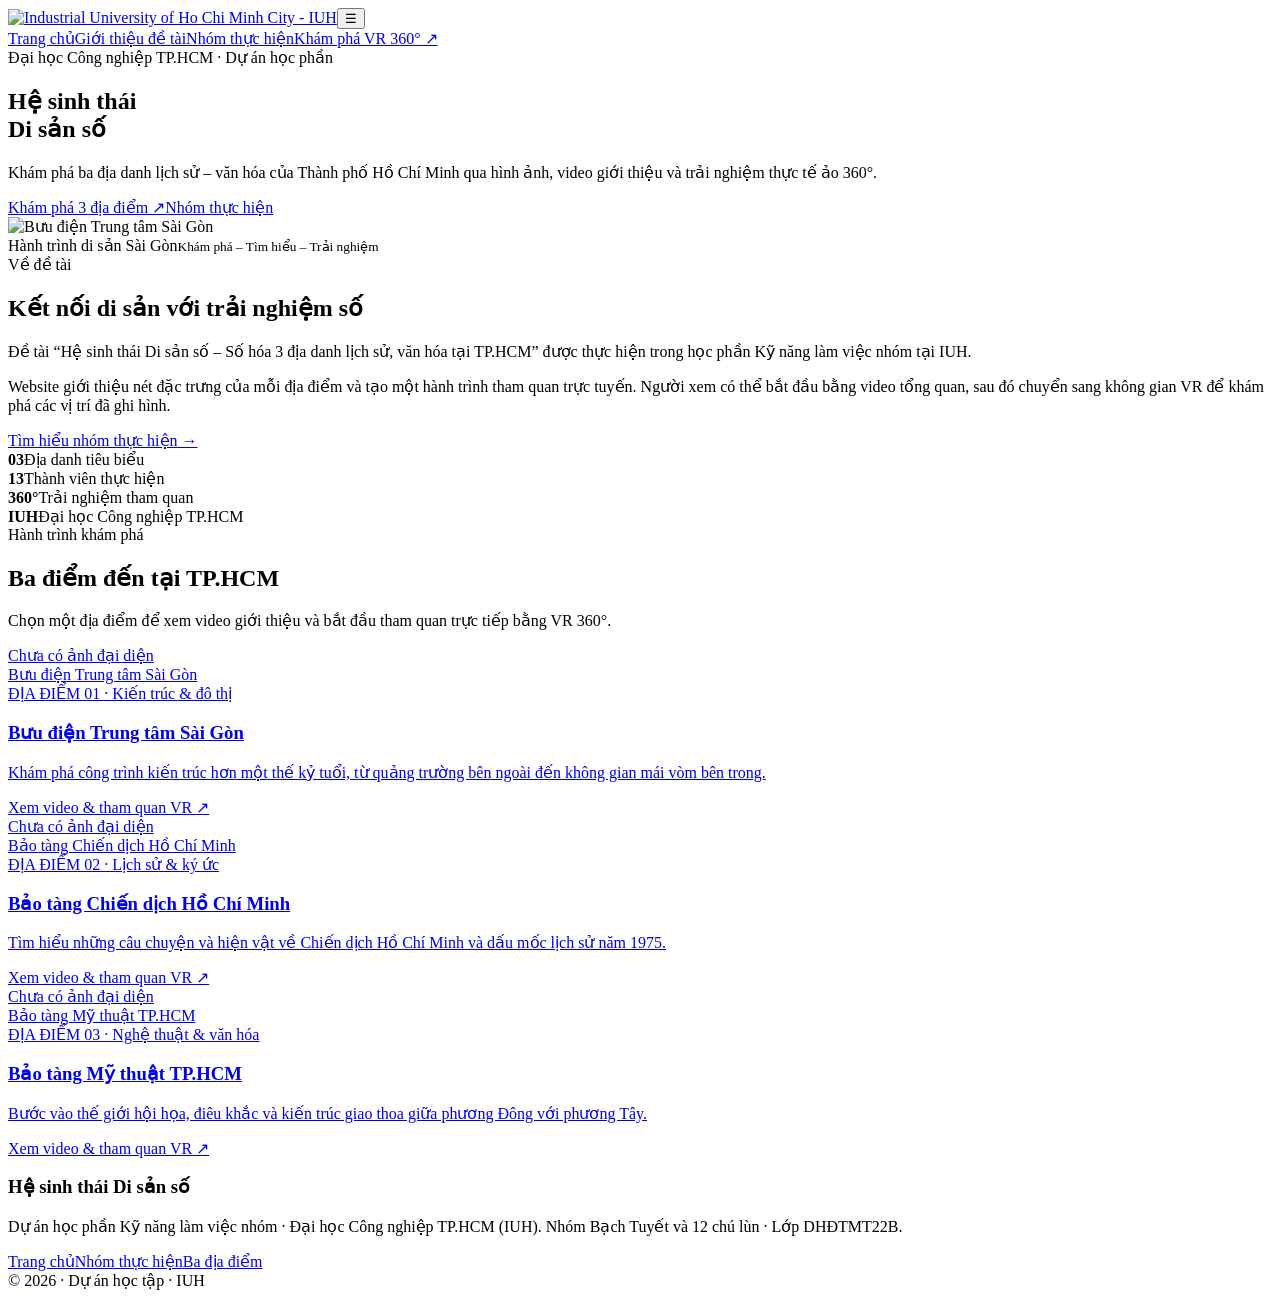
==== index.html @ 9e2bb30a "Add initial HTML structure for the project" ====
<!doctype html><html lang="vi"><head><meta charset="utf-8"><meta name="viewport" content="width=device-width,initial-scale=1"><meta name="description" content="Hệ sinh thái Di sản số – dự án VR 360° giới thiệu ba địa danh lịch sử và văn hóa của TP.HCM do nhóm sinh viên IUH thực hiện."><title>Trang chủ | Hệ sinh thái Di sản số</title><link rel="stylesheet" href="css/site.css"></head><body><header class="site-header"><div class="container nav-row"><a href="index.html" aria-label="Về trang chủ"><img class="school-logo" src="assets/logo/iuh.png" alt="Industrial University of Ho Chi Minh City - IUH"></a><button class="menu-btn" type="button" aria-label="Mở menu" aria-controls="menu" aria-expanded="false">☰</button><nav class="site-nav" id="menu"><a href="index.html" class="active">Trang chủ</a><a href="index.html#de-tai">Giới thiệu đề tài</a><a href="nhom.html" >Nhóm thực hiện</a><a class="nav-cta" href="index.html#dia-diem">Khám phá VR 360° ↗</a></nav></div></header><main><section class="hero"><div class="container hero-layout"><div class="hero-copy"><div class="eyebrow">Đại học Công nghiệp TP.HCM · Dự án học phần</div><h1>Hệ sinh thái<br><span>Di sản số</span></h1><p>Khám phá ba địa danh lịch sử – văn hóa của Thành phố Hồ Chí Minh qua hình ảnh, video giới thiệu và trải nghiệm thực tế ảo 360°.</p><div class="hero-actions"><a href="#dia-diem" class="button">Khám phá 3 địa điểm ↗</a><a href="nhom.html" class="button secondary">Nhóm thực hiện</a></div></div><div class="hero-art"><img src="assets/images/buu-dien/buu-dien.jpg" alt="Bưu điện Trung tâm Sài Gòn"><div class="hero-caption">Hành trình di sản Sài Gòn<small>Khám phá – Tìm hiểu – Trải nghiệm</small></div></div></div></section><section id="de-tai" class="section"><div class="container about-layout"><div><div class="eyebrow">Về đề tài</div><h2>Kết nối di sản với trải nghiệm số</h2><p>Đề tài “Hệ sinh thái Di sản số – Số hóa 3 địa danh lịch sử, văn hóa tại TP.HCM” được thực hiện trong học phần Kỹ năng làm việc nhóm tại IUH.</p><p>Website giới thiệu nét đặc trưng của mỗi địa điểm và tạo một hành trình tham quan trực tuyến. Người xem có thể bắt đầu bằng video tổng quan, sau đó chuyển sang không gian VR để khám phá các vị trí đã ghi hình.</p><a href="nhom.html" class="button secondary">Tìm hiểu nhóm thực hiện →</a></div><div class="about-stats"><div><strong>03</strong><span>Địa danh tiêu biểu</span></div><div><strong>13</strong><span>Thành viên thực hiện</span></div><div><strong>360°</strong><span>Trải nghiệm tham quan</span></div><div><strong>IUH</strong><span>Đại học Công nghiệp TP.HCM</span></div></div></div></section><section class="section soft" id="dia-diem"><div class="container"><div class="section-head"><div><div class="eyebrow">Hành trình khám phá</div><h2>Ba điểm đến tại TP.HCM</h2></div><p>Chọn một địa điểm để xem video giới thiệu và bắt đầu tham quan trực tiếp bằng VR 360°.</p></div><div class="cards"><a class="card" href="vr/vr-buu-dien.html" aria-label="Khám phá VR Bưu điện Trung tâm Sài Gòn"><div class="card-media"><span class="missing">Chưa có ảnh đại diện<br>Bưu điện Trung tâm Sài Gòn</span><img src="assets/images/buu-dien/buu-dien.jpg" alt="Hình ảnh Bưu điện Trung tâm Sài Gòn" loading="lazy" onerror="this.hidden=true"></div><div class="card-body"><span class="card-number">ĐỊA ĐIỂM 01 · Kiến trúc & đô thị</span><h3>Bưu điện Trung tâm Sài Gòn</h3><p>Khám phá công trình kiến trúc hơn một thế kỷ tuổi, từ quảng trường bên ngoài đến không gian mái vòm bên trong.</p><span class="card-link">Xem video & tham quan VR <span aria-hidden="true">↗</span></span></div></a><a class="card" href="vr/vr-chien-dich.html" aria-label="Khám phá VR Bảo tàng Chiến dịch Hồ Chí Minh"><div class="card-media"><span class="missing">Chưa có ảnh đại diện<br>Bảo tàng Chiến dịch Hồ Chí Minh</span><img src="assets/images/chien-dich/chien-dich.jpg" alt="Hình ảnh Bảo tàng Chiến dịch Hồ Chí Minh" loading="lazy" onerror="this.hidden=true"></div><div class="card-body"><span class="card-number">ĐỊA ĐIỂM 02 · Lịch sử & ký ức</span><h3>Bảo tàng Chiến dịch Hồ Chí Minh</h3><p>Tìm hiểu những câu chuyện và hiện vật về Chiến dịch Hồ Chí Minh và dấu mốc lịch sử năm 1975.</p><span class="card-link">Xem video & tham quan VR <span aria-hidden="true">↗</span></span></div></a><a class="card" href="vr/vr-my-thuat.html" aria-label="Khám phá VR Bảo tàng Mỹ thuật TP.HCM"><div class="card-media"><span class="missing">Chưa có ảnh đại diện<br>Bảo tàng Mỹ thuật TP.HCM</span><img src="assets/images/my-thuat/my-thuat.jpg" alt="Hình ảnh Bảo tàng Mỹ thuật TP.HCM" loading="lazy" onerror="this.hidden=true"></div><div class="card-body"><span class="card-number">ĐỊA ĐIỂM 03 · Nghệ thuật & văn hóa</span><h3>Bảo tàng Mỹ thuật TP.HCM</h3><p>Bước vào thế giới hội họa, điêu khắc và kiến trúc giao thoa giữa phương Đông với phương Tây.</p><span class="card-link">Xem video & tham quan VR <span aria-hidden="true">↗</span></span></div></a></div></div></section></main><footer class="footer"><div class="container"><div class="footer-row"><div><h3>Hệ sinh thái Di sản số</h3><p>Dự án học phần Kỹ năng làm việc nhóm · Đại học Công nghiệp TP.HCM (IUH). Nhóm Bạch Tuyết và 12 chú lùn · Lớp DHĐTMT22B.</p></div><div><a href="index.html">Trang chủ</a><a href="nhom.html">Nhóm thực hiện</a><a href="index.html#dia-diem">Ba địa điểm</a></div></div><div class="footer-bottom">© 2026 · Dự án học tập · IUH</div></div></footer><script>const toggle=document.querySelector('.menu-btn');toggle.addEventListener('click',()=>{const menu=document.querySelector('#menu');const opened=menu.classList.toggle('open');toggle.setAttribute('aria-expanded',opened);});</script></body></html>
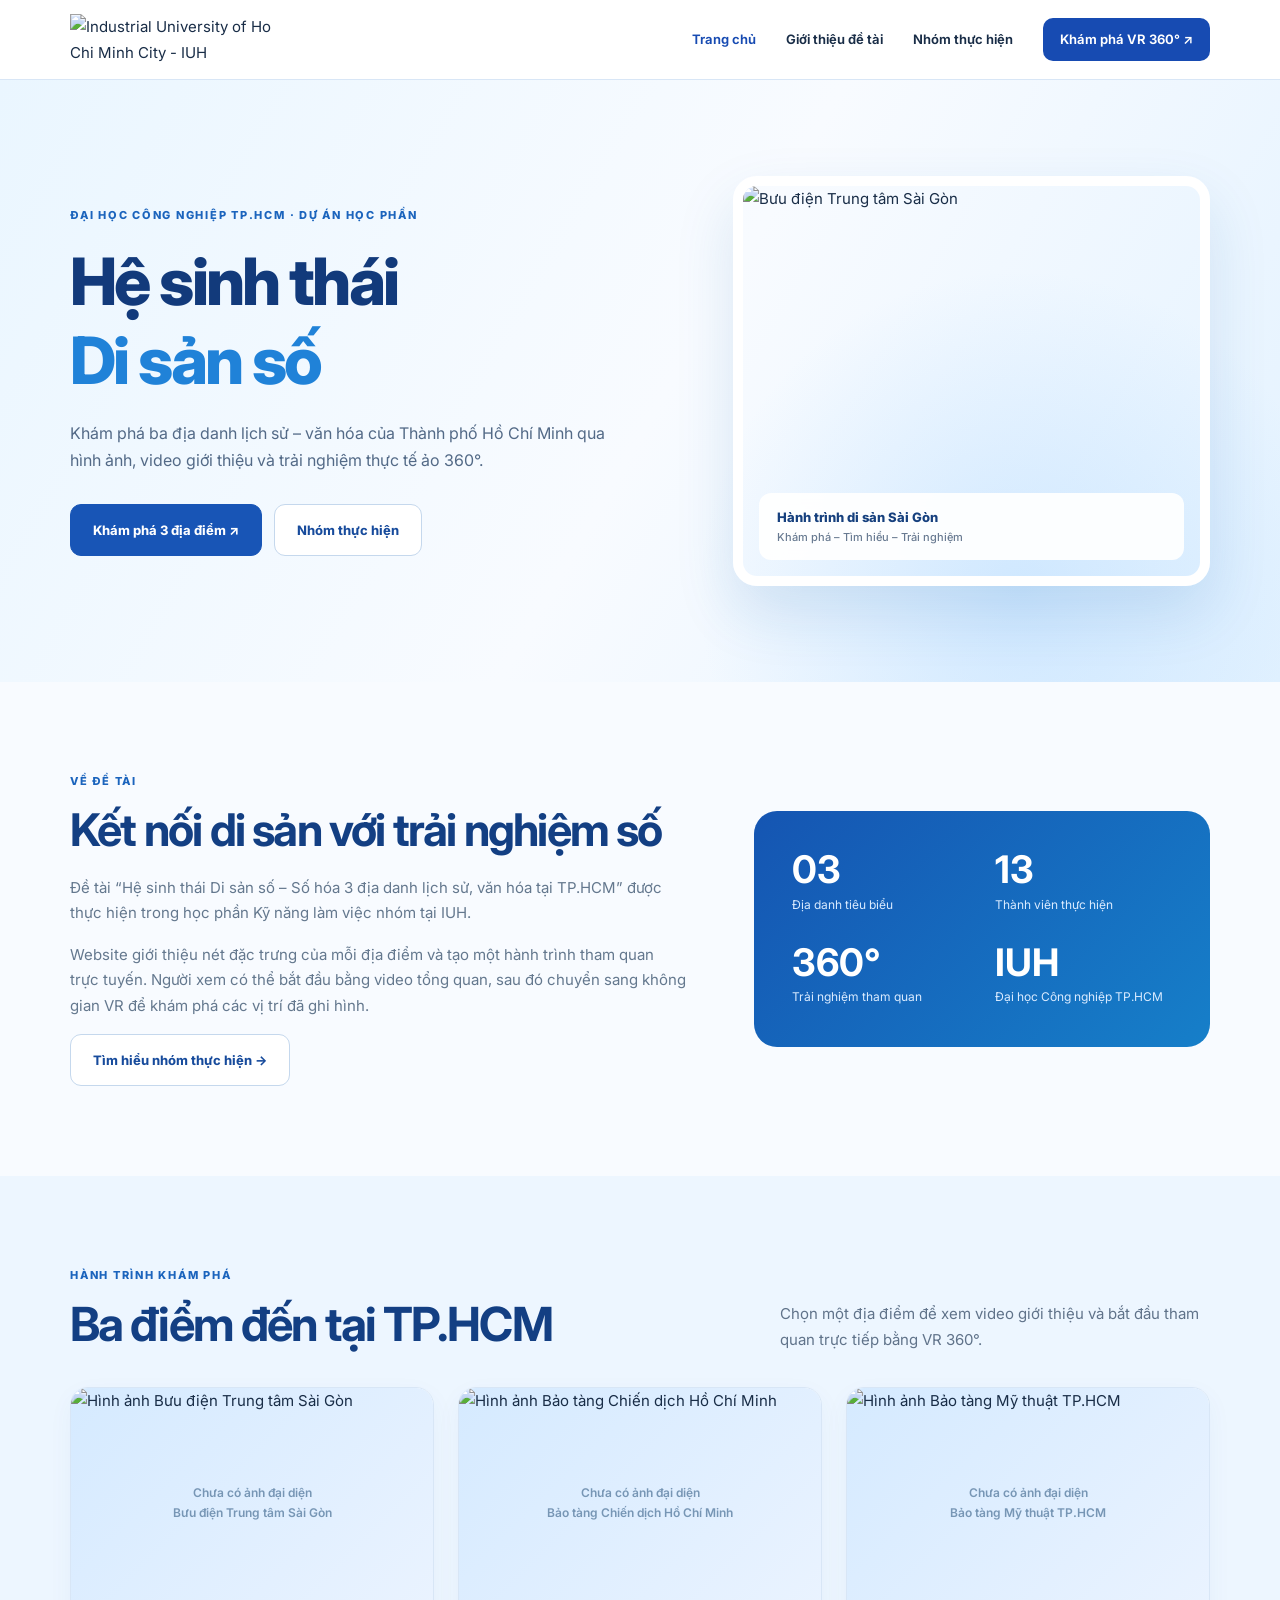
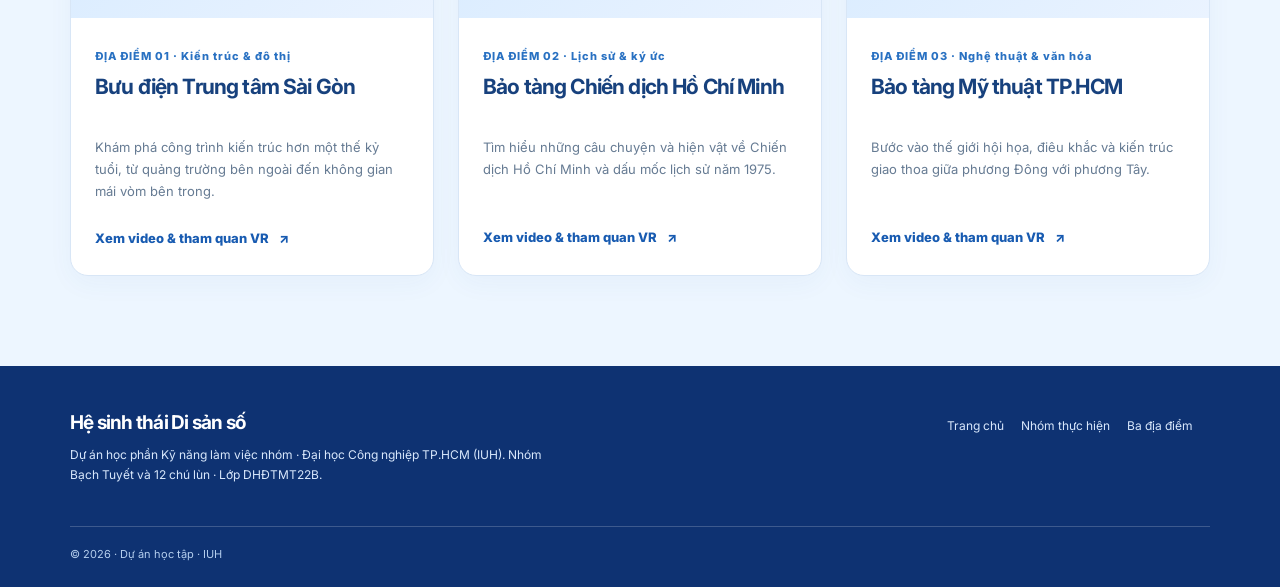
==== commit cd31a25f: "Add files via upload" ====
--- a/index.html
+++ b/index.html
@@ -1 +1 @@
-<!doctype html><html lang="vi"><head><meta charset="utf-8"><meta name="viewport" content="width=device-width,initial-scale=1"><meta name="description" content="Hệ sinh thái Di sản số – dự án VR 360° giới thiệu ba địa danh lịch sử và văn hóa của TP.HCM do nhóm sinh viên IUH thực hiện."><title>Trang chủ | Hệ sinh thái Di sản số</title><link rel="stylesheet" href="css/site.css"></head><body><header class="site-header"><div class="container nav-row"><a href="index.html" aria-label="Về trang chủ"><img class="school-logo" src="assets/logo/iuh.png" alt="Industrial University of Ho Chi Minh City - IUH"></a><button class="menu-btn" type="button" aria-label="Mở menu" aria-controls="menu" aria-expanded="false">☰</button><nav class="site-nav" id="menu"><a href="index.html" class="active">Trang chủ</a><a href="index.html#de-tai">Giới thiệu đề tài</a><a href="nhom.html" >Nhóm thực hiện</a><a class="nav-cta" href="index.html#dia-diem">Khám phá VR 360° ↗</a></nav></div></header><main><section class="hero"><div class="container hero-layout"><div class="hero-copy"><div class="eyebrow">Đại học Công nghiệp TP.HCM · Dự án học phần</div><h1>Hệ sinh thái<br><span>Di sản số</span></h1><p>Khám phá ba địa danh lịch sử – văn hóa của Thành phố Hồ Chí Minh qua hình ảnh, video giới thiệu và trải nghiệm thực tế ảo 360°.</p><div class="hero-actions"><a href="#dia-diem" class="button">Khám phá 3 địa điểm ↗</a><a href="nhom.html" class="button secondary">Nhóm thực hiện</a></div></div><div class="hero-art"><img src="assets/images/buu-dien/buu-dien.jpg" alt="Bưu điện Trung tâm Sài Gòn"><div class="hero-caption">Hành trình di sản Sài Gòn<small>Khám phá – Tìm hiểu – Trải nghiệm</small></div></div></div></section><section id="de-tai" class="section"><div class="container about-layout"><div><div class="eyebrow">Về đề tài</div><h2>Kết nối di sản với trải nghiệm số</h2><p>Đề tài “Hệ sinh thái Di sản số – Số hóa 3 địa danh lịch sử, văn hóa tại TP.HCM” được thực hiện trong học phần Kỹ năng làm việc nhóm tại IUH.</p><p>Website giới thiệu nét đặc trưng của mỗi địa điểm và tạo một hành trình tham quan trực tuyến. Người xem có thể bắt đầu bằng video tổng quan, sau đó chuyển sang không gian VR để khám phá các vị trí đã ghi hình.</p><a href="nhom.html" class="button secondary">Tìm hiểu nhóm thực hiện →</a></div><div class="about-stats"><div><strong>03</strong><span>Địa danh tiêu biểu</span></div><div><strong>13</strong><span>Thành viên thực hiện</span></div><div><strong>360°</strong><span>Trải nghiệm tham quan</span></div><div><strong>IUH</strong><span>Đại học Công nghiệp TP.HCM</span></div></div></div></section><section class="section soft" id="dia-diem"><div class="container"><div class="section-head"><div><div class="eyebrow">Hành trình khám phá</div><h2>Ba điểm đến tại TP.HCM</h2></div><p>Chọn một địa điểm để xem video giới thiệu và bắt đầu tham quan trực tiếp bằng VR 360°.</p></div><div class="cards"><a class="card" href="vr/vr-buu-dien.html" aria-label="Khám phá VR Bưu điện Trung tâm Sài Gòn"><div class="card-media"><span class="missing">Chưa có ảnh đại diện<br>Bưu điện Trung tâm Sài Gòn</span><img src="assets/images/buu-dien/buu-dien.jpg" alt="Hình ảnh Bưu điện Trung tâm Sài Gòn" loading="lazy" onerror="this.hidden=true"></div><div class="card-body"><span class="card-number">ĐỊA ĐIỂM 01 · Kiến trúc & đô thị</span><h3>Bưu điện Trung tâm Sài Gòn</h3><p>Khám phá công trình kiến trúc hơn một thế kỷ tuổi, từ quảng trường bên ngoài đến không gian mái vòm bên trong.</p><span class="card-link">Xem video & tham quan VR <span aria-hidden="true">↗</span></span></div></a><a class="card" href="vr/vr-chien-dich.html" aria-label="Khám phá VR Bảo tàng Chiến dịch Hồ Chí Minh"><div class="card-media"><span class="missing">Chưa có ảnh đại diện<br>Bảo tàng Chiến dịch Hồ Chí Minh</span><img src="assets/images/chien-dich/chien-dich.jpg" alt="Hình ảnh Bảo tàng Chiến dịch Hồ Chí Minh" loading="lazy" onerror="this.hidden=true"></div><div class="card-body"><span class="card-number">ĐỊA ĐIỂM 02 · Lịch sử & ký ức</span><h3>Bảo tàng Chiến dịch Hồ Chí Minh</h3><p>Tìm hiểu những câu chuyện và hiện vật về Chiến dịch Hồ Chí Minh và dấu mốc lịch sử năm 1975.</p><span class="card-link">Xem video & tham quan VR <span aria-hidden="true">↗</span></span></div></a><a class="card" href="vr/vr-my-thuat.html" aria-label="Khám phá VR Bảo tàng Mỹ thuật TP.HCM"><div class="card-media"><span class="missing">Chưa có ảnh đại diện<br>Bảo tàng Mỹ thuật TP.HCM</span><img src="assets/images/my-thuat/my-thuat.jpg" alt="Hình ảnh Bảo tàng Mỹ thuật TP.HCM" loading="lazy" onerror="this.hidden=true"></div><div class="card-body"><span class="card-number">ĐỊA ĐIỂM 03 · Nghệ thuật & văn hóa</span><h3>Bảo tàng Mỹ thuật TP.HCM</h3><p>Bước vào thế giới hội họa, điêu khắc và kiến trúc giao thoa giữa phương Đông với phương Tây.</p><span class="card-link">Xem video & tham quan VR <span aria-hidden="true">↗</span></span></div></a></div></div></section></main><footer class="footer"><div class="container"><div class="footer-row"><div><h3>Hệ sinh thái Di sản số</h3><p>Dự án học phần Kỹ năng làm việc nhóm · Đại học Công nghiệp TP.HCM (IUH). Nhóm Bạch Tuyết và 12 chú lùn · Lớp DHĐTMT22B.</p></div><div><a href="index.html">Trang chủ</a><a href="nhom.html">Nhóm thực hiện</a><a href="index.html#dia-diem">Ba địa điểm</a></div></div><div class="footer-bottom">© 2026 · Dự án học tập · IUH</div></div></footer><script>const toggle=document.querySelector('.menu-btn');toggle.addEventListener('click',()=>{const menu=document.querySelector('#menu');const opened=menu.classList.toggle('open');toggle.setAttribute('aria-expanded',opened);});</script></body></html>
+<!doctype html><html lang="vi"><head><meta charset="utf-8"><meta name="viewport" content="width=device-width,initial-scale=1"><meta name="description" content="Hệ sinh thái Di sản số – dự án VR 360° giới thiệu ba địa danh lịch sử và văn hóa của TP.HCM do nhóm sinh viên IUH thực hiện."><title>Trang chủ | Hệ sinh thái Di sản số</title><link rel="stylesheet" href="css/site.css"></head><body><header class="site-header"><div class="container nav-row"><a href="index.html" aria-label="Về trang chủ"><img class="school-logo" src="assets/logo/iuh.png" alt="Industrial University of Ho Chi Minh City - IUH"></a><button class="menu-btn" type="button" aria-label="Mở menu" aria-controls="menu" aria-expanded="false">☰</button><nav class="site-nav" id="menu"><a href="index.html" class="active">Trang chủ</a><a href="index.html#de-tai">Giới thiệu đề tài</a><a href="nhom.html" >Nhóm thực hiện</a><a class="nav-cta" href="index.html#dia-diem">Khám phá VR 360° ↗</a></nav></div></header><main><section class="hero"><div class="container hero-layout"><div class="hero-copy"><div class="eyebrow">Đại học Công nghiệp TP.HCM · Dự án học phần</div><h1>Hệ sinh thái<br><span>Di sản số</span></h1><p>Khám phá ba địa danh lịch sử – văn hóa của Thành phố Hồ Chí Minh qua hình ảnh, video giới thiệu và trải nghiệm thực tế ảo 360°.</p><div class="hero-actions"><a href="#dia-diem" class="button">Khám phá 3 địa điểm ↗</a><a href="nhom.html" class="button secondary">Nhóm thực hiện</a></div></div><div class="hero-art"><img src="assets/images/buu-dien/buu-dien.jpg" alt="Bưu điện Trung tâm Sài Gòn"><div class="hero-caption">Hành trình di sản Sài Gòn<small>Khám phá – Tìm hiểu – Trải nghiệm</small></div></div></div></section><section id="de-tai" class="section"><div class="container about-layout"><div><div class="eyebrow">Về đề tài</div><h2>Kết nối di sản với trải nghiệm số</h2><p>Đề tài “Hệ sinh thái Di sản số – Số hóa 3 địa danh lịch sử, văn hóa tại TP.HCM” được thực hiện trong học phần Kỹ năng làm việc nhóm tại IUH.</p><p>Website giới thiệu nét đặc trưng của mỗi địa điểm và tạo một hành trình tham quan trực tuyến. Người xem có thể bắt đầu bằng video tổng quan, sau đó chuyển sang không gian VR để khám phá các vị trí đã ghi hình.</p><a href="nhom.html" class="button secondary">Tìm hiểu nhóm thực hiện →</a></div><div class="about-stats"><div><strong>03</strong><span>Địa danh tiêu biểu</span></div><div><strong>13</strong><span>Thành viên thực hiện</span></div><div><strong>360°</strong><span>Trải nghiệm tham quan</span></div><div><strong>IUH</strong><span>Đại học Công nghiệp TP.HCM</span></div></div></div></section><section class="section soft" id="dia-diem"><div class="container"><div class="section-head"><div><div class="eyebrow">Hành trình khám phá</div><h2>Ba điểm đến tại TP.HCM</h2></div><p>Chọn một địa điểm để xem video giới thiệu và bắt đầu tham quan trực tiếp bằng VR 360°.</p></div><div class="cards"><a class="card" href="vr/vr-buu-dien.html" aria-label="Khám phá VR Bưu điện Trung tâm Sài Gòn"><div class="card-media"><span class="missing">Chưa có ảnh đại diện<br>Bưu điện Trung tâm Sài Gòn</span><img src="assets/images/buu-dien/buu-dien.jpg" alt="Hình ảnh Bưu điện Trung tâm Sài Gòn" loading="lazy" onerror="this.hidden=true"></div><div class="card-body"><span class="card-number">ĐỊA ĐIỂM 01 · Kiến trúc & đô thị</span><h3>Bưu điện Trung tâm Sài Gòn</h3><p>Khám phá công trình kiến trúc hơn một thế kỷ tuổi, từ quảng trường bên ngoài đến không gian mái vòm bên trong.</p><span class="card-link">Xem video & tham quan VR <span aria-hidden="true">↗</span></span></div></a><a class="card" href="vr/vr-chien-dich.html" aria-label="Khám phá VR Bảo tàng Chiến dịch Hồ Chí Minh"><div class="card-media"><span class="missing">Chưa có ảnh đại diện<br>Bảo tàng Chiến dịch Hồ Chí Minh</span><img src="assets/images/chien-dich/chien-dich.jpg" alt="Hình ảnh Bảo tàng Chiến dịch Hồ Chí Minh" loading="lazy" onerror="this.hidden=true"></div><div class="card-body"><span class="card-number">ĐỊA ĐIỂM 02 · Lịch sử & ký ức</span><h3>Bảo tàng Chiến dịch Hồ Chí Minh</h3><p>Tìm hiểu những câu chuyện và hiện vật về Chiến dịch Hồ Chí Minh và dấu mốc lịch sử năm 1975.</p><span class="card-link">Xem video & tham quan VR <span aria-hidden="true">↗</span></span></div></a><a class="card" href="vr/vr-my-thuat.html" aria-label="Khám phá VR Bảo tàng Mỹ thuật TP.HCM"><div class="card-media"><span class="missing">Chưa có ảnh đại diện<br>Bảo tàng Mỹ thuật TP.HCM</span><img src="assets/images/my-thuat/my-thuat.jpg" alt="Hình ảnh Bảo tàng Mỹ thuật TP.HCM" loading="lazy" onerror="this.hidden=true"></div><div class="card-body"><span class="card-number">ĐỊA ĐIỂM 03 · Nghệ thuật & văn hóa</span><h3>Bảo tàng Mỹ thuật TP.HCM</h3><p>Bước vào thế giới hội họa, điêu khắc và kiến trúc giao thoa giữa phương Đông với phương Tây.</p><span class="card-link">Xem video & tham quan VR <span aria-hidden="true">↗</span></span></div></a></div></div></section></main><footer class="footer"><div class="container"><div class="footer-row"><div><h3>Hệ sinh thái Di sản số</h3><p>Dự án học phần Kỹ năng làm việc nhóm · Đại học Công nghiệp TP.HCM (IUH). Nhóm Bạch Tuyết và 12 chú lùn · Lớp DHĐTMT22B.</p></div><div><a href="index.html">Trang chủ</a><a href="nhom.html">Nhóm thực hiện</a><a href="index.html#dia-diem">Ba địa điểm</a></div></div><div class="footer-bottom">© 2026 · Dự án học tập · IUH</div></div></footer><script>const toggle=document.querySelector('.menu-btn');toggle.addEventListener('click',()=>{const menu=document.querySelector('#menu');const opened=menu.classList.toggle('open');toggle.setAttribute('aria-expanded',opened);});</script></body></html>
--- a/css/site.css
+++ b/css/site.css
@@ -0,0 +1,2 @@
+@import url('https://fonts.googleapis.com/css2?family=Inter:wght@400;500;600;700;800&display=swap');
+:root{--blue:#174bb2;--blue2:#2575d6;--navy:#102f68;--ice:#edf6ff;--line:#d8e6f6;--muted:#5f7289;--text:#192d47;--white:#fff}*{box-sizing:border-box}html{scroll-behavior:smooth}body{margin:0;background:#f8fbff;color:var(--text);font:15px/1.7 Inter,Arial,sans-serif}a{text-decoration:none;color:inherit}button{font:inherit;cursor:pointer}img{display:block;max-width:100%}h1,h2,h3{line-height:1.2;letter-spacing:-.04em;margin:0}p{margin:0 0 16px}.container{width:min(1140px,calc(100% - 40px));margin:auto}.site-header{background:#ffffffed;backdrop-filter:blur(18px);position:sticky;top:0;z-index:30;border-bottom:1px solid var(--line)}.nav-row{height:79px;display:flex;align-items:center;justify-content:space-between;gap:26px}.school-logo{width:220px;height:auto;max-height:58px;object-fit:contain;object-position:left center}.site-nav{display:flex;align-items:center;gap:30px;font-size:13px;font-weight:650}.site-nav a:hover,.site-nav a.active{color:var(--blue)}.site-nav .nav-cta{border-radius:10px;background:var(--blue);color:white;padding:10px 17px}.site-nav .nav-cta:hover{color:#fff;background:#0a387f}.menu-btn{display:none;border:1px solid var(--line);background:white;color:var(--blue);border-radius:10px;padding:6px 12px;font-size:22px}.eyebrow{color:#1b64bd;text-transform:uppercase;letter-spacing:.16em;font-size:11px;font-weight:800}.hero{position:relative;overflow:hidden;background:linear-gradient(120deg,#eaf6ff 0%,#f8fbff 52%,#e3f2ff 100%)}.hero::before{content:'';position:absolute;inset:auto -7% -260px auto;width:700px;height:700px;background:radial-gradient(circle,#81c1ff44 0%,transparent 65%)}.hero-layout{display:grid;grid-template-columns:1.12fr .88fr;align-items:center;gap:55px;padding:96px 0}.hero-copy{position:relative}.hero h1{font-size:clamp(42px,5.1vw,70px);color:#123a7b;font-weight:800;margin:19px 0 20px}.hero h1 span{color:#2082d8}.hero p{font-size:16px;color:#536a87;max-width:560px}.button{display:inline-flex;align-items:center;justify-content:center;gap:11px;padding:14px 22px;background:#1855b6;color:white;border:1px solid #1855b6;border-radius:11px;font-size:13px;font-weight:750;transition:.2s}.button:hover{background:#0d3c8c;transform:translateY(-2px)}.button.secondary{background:white;color:#174b9c;border-color:#c5d8ed}.button.secondary:hover{background:#f0f7ff}.hero-actions{display:flex;gap:12px;flex-wrap:wrap;margin-top:30px}.hero-art{position:relative;height:410px;min-width:0;border:10px solid white;border-radius:24px;overflow:hidden;box-shadow:0 26px 60px #195fa422}.hero-art img{width:100%;height:100%;object-fit:cover}.hero-art .hero-caption{position:absolute;bottom:16px;left:16px;right:16px;background:#ffffffea;backdrop-filter:blur(12px);border-radius:12px;padding:13px 18px;color:#16407e;font-weight:800;font-size:13px}.hero-caption small{display:block;font-weight:500;color:#687a91;font-size:11px}.section{padding:90px 0}.section.soft{background:#edf6ff}.section-head{display:flex;align-items:end;justify-content:space-between;gap:35px;margin-bottom:35px}.section-head h2{font-size:clamp(30px,3.8vw,47px);margin-top:11px;color:#133f83}.section-head p{max-width:430px;color:#60738a;margin:0}.cards{display:grid;grid-template-columns:repeat(3,minmax(0,1fr));gap:24px}.card{background:#fff;border:1px solid var(--line);border-radius:18px;overflow:hidden;box-shadow:0 8px 26px #235da70b;transition:transform .2s,box-shadow .2s}.card:hover{transform:translateY(-6px);box-shadow:0 22px 44px #235da720}.card-media{height:230px;position:relative;background:linear-gradient(135deg,#d5eaff,#eaf3ff);overflow:hidden}.card-media img{width:100%;height:100%;object-fit:cover;position:relative;z-index:2}.card-media .missing{position:absolute;inset:0;display:grid;place-items:center;color:#7796b5;font-size:12px;font-weight:600;text-align:center;padding:25px}.card-body{padding:24px}.card-number{display:inline-block;color:#2971c2;font-size:11px;font-weight:800;letter-spacing:.09em;margin-bottom:8px}.card h3{font-size:21px;margin:0 0 10px;color:#17417d;min-height:52px}.card p{font-size:13px;color:#667b93;min-height:65px}.card-link{display:inline-flex;align-items:center;gap:10px;color:#185bb1;font-size:13px;font-weight:800;margin-top:9px}.about-layout{display:grid;grid-template-columns:1.15fr .85fr;gap:68px;align-items:center}.about-layout h2{font-size:clamp(30px,3.7vw,45px);color:#133f83;margin:12px 0 18px}.about-layout p{color:#64788e}.about-stats{border-radius:23px;padding:38px;background:linear-gradient(135deg,#1555b2,#167fc9);color:white;display:grid;grid-template-columns:1fr 1fr;gap:25px}.about-stats strong{display:block;font-size:38px;line-height:1.1}.about-stats span{font-size:12px;color:#daebff}.team-hero{background:linear-gradient(135deg,#e7f3ff,#f7fbff);padding:84px 0 70px}.team-hero h1{color:#103f84;font-size:clamp(37px,5vw,59px);margin:13px 0 15px}.team-hero p{max-width:720px;color:#596f88}.team-list{display:grid;grid-template-columns:repeat(3,1fr);gap:18px}.member{padding:27px;border:1px solid var(--line);border-radius:16px;background:#fff;min-height:200px}.member-number{width:43px;height:43px;border-radius:13px;background:#e8f3ff;color:#1d62b4;display:grid;place-items:center;font-weight:800;font-size:13px;margin-bottom:17px}.member h3{font-size:17px;color:#163e77;margin-bottom:8px;letter-spacing:-.025em}.member p{font-size:12px;color:#60758c}.member.leader{background:#eaf4ff;border-color:#abcdf5}.footer{background:#0e3272;color:#d9e8fc;padding:46px 0 23px}.footer-row{display:flex;justify-content:space-between;gap:40px;align-items:start}.footer h3{font-size:19px;color:#fff;margin-bottom:10px}.footer p{font-size:12px;max-width:480px}.footer a{font-size:12px;margin-right:17px}.footer-bottom{border-top:1px solid #ffffff32;padding-top:18px;margin-top:25px;color:#b5cfee;font-size:11px}@media(max-width:950px){.hero-layout,.about-layout{grid-template-columns:1fr;gap:35px}.hero-layout{padding:65px 0}.hero-art{height:330px}.cards,.team-list{grid-template-columns:repeat(2,1fr)}}@media(max-width:650px){.container{width:calc(100% - 30px)}.nav-row{height:68px}.school-logo{width:169px}.menu-btn{display:block}.site-nav{display:none;position:absolute;top:67px;left:0;right:0;background:#fff;padding:20px;flex-direction:column;align-items:stretch;border-bottom:1px solid var(--line)}.site-nav.open{display:flex}.hero h1{font-size:42px}.hero-art{height:240px}.hero-layout{padding:50px 0}.section{padding:60px 0}.section-head{display:block}.section-head p{margin-top:13px}.cards,.team-list{grid-template-columns:1fr}.card h3,.card p{min-height:0}.footer-row{display:block}.footer a{display:inline-block;margin-top:10px}}
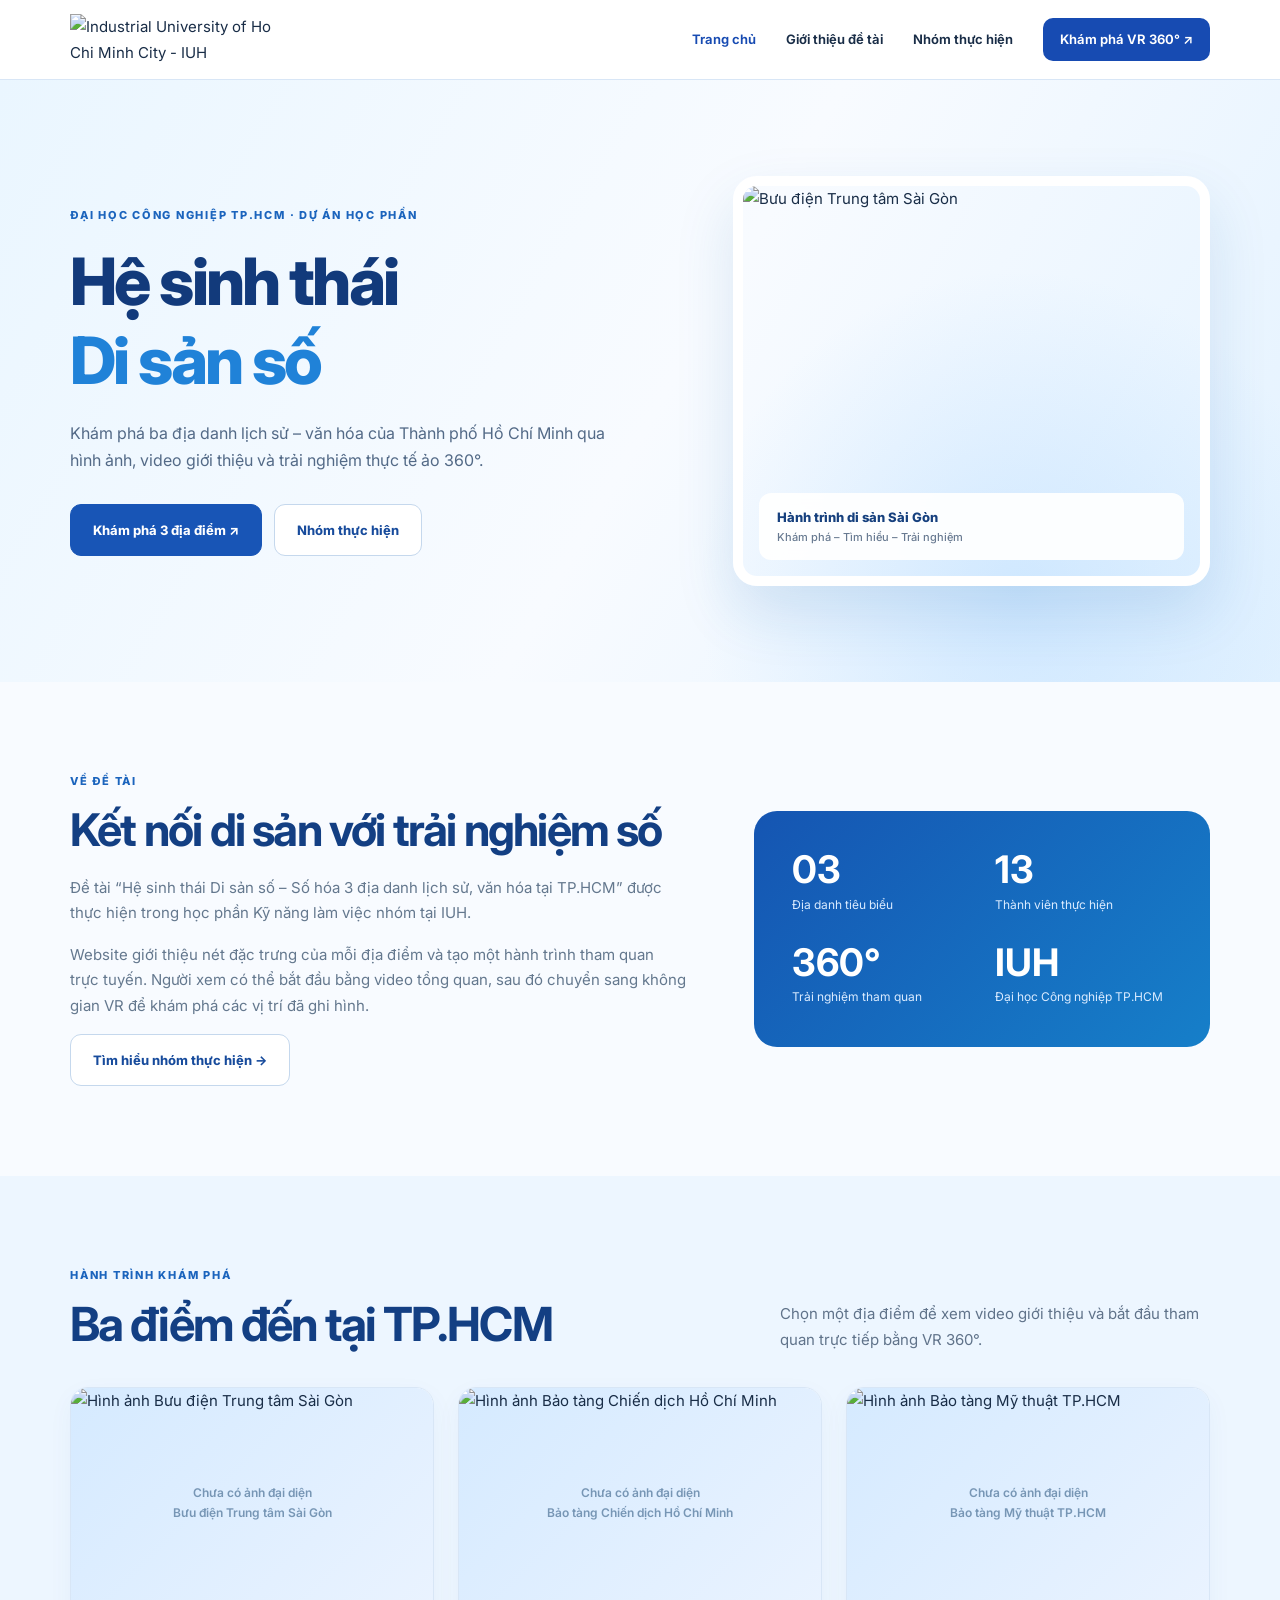
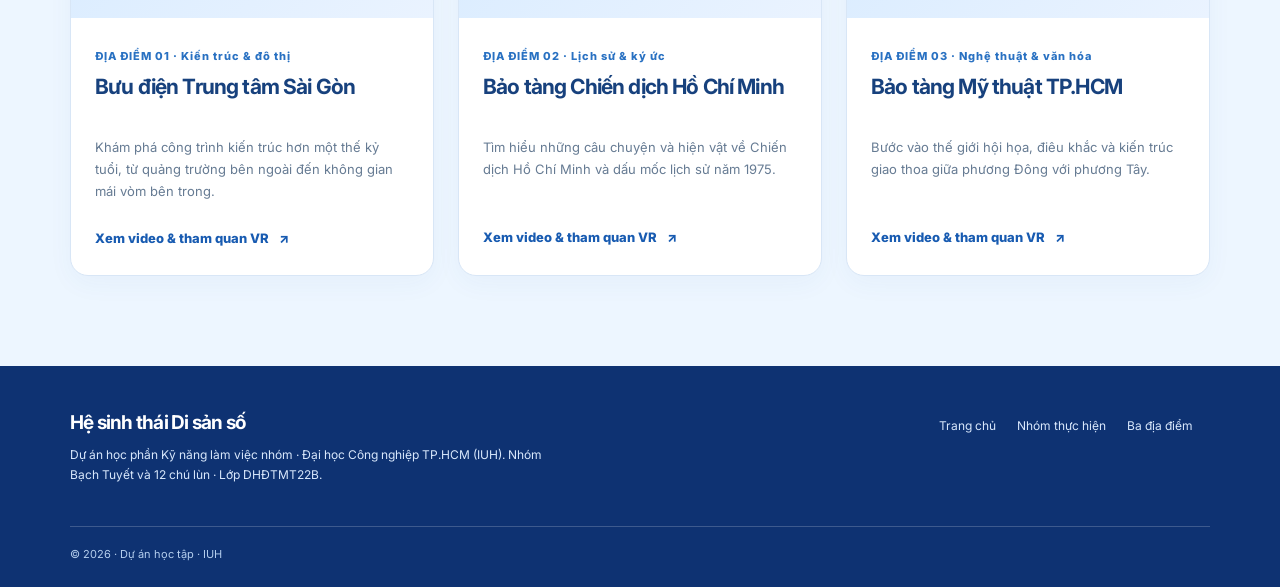
==== commit 681a4678: "Fix HTML formatting and structure" ====
--- a/index.html
+++ b/index.html
@@ -1 +1,215 @@
-<!doctype html><html lang="vi"><head><meta charset="utf-8"><meta name="viewport" content="width=device-width,initial-scale=1"><meta name="description" content="Hệ sinh thái Di sản số – dự án VR 360° giới thiệu ba địa danh lịch sử và văn hóa của TP.HCM do nhóm sinh viên IUH thực hiện."><title>Trang chủ | Hệ sinh thái Di sản số</title><link rel="stylesheet" href="css/site.css"></head><body><header class="site-header"><div class="container nav-row"><a href="index.html" aria-label="Về trang chủ"><img class="school-logo" src="assets/logo/iuh.png" alt="Industrial University of Ho Chi Minh City - IUH"></a><button class="menu-btn" type="button" aria-label="Mở menu" aria-controls="menu" aria-expanded="false">☰</button><nav class="site-nav" id="menu"><a href="index.html" class="active">Trang chủ</a><a href="index.html#de-tai">Giới thiệu đề tài</a><a href="nhom.html" >Nhóm thực hiện</a><a class="nav-cta" href="index.html#dia-diem">Khám phá VR 360° ↗</a></nav></div></header><main><section class="hero"><div class="container hero-layout"><div class="hero-copy"><div class="eyebrow">Đại học Công nghiệp TP.HCM · Dự án học phần</div><h1>Hệ sinh thái<br><span>Di sản số</span></h1><p>Khám phá ba địa danh lịch sử – văn hóa của Thành phố Hồ Chí Minh qua hình ảnh, video giới thiệu và trải nghiệm thực tế ảo 360°.</p><div class="hero-actions"><a href="#dia-diem" class="button">Khám phá 3 địa điểm ↗</a><a href="nhom.html" class="button secondary">Nhóm thực hiện</a></div></div><div class="hero-art"><img src="assets/images/buu-dien/buu-dien.jpg" alt="Bưu điện Trung tâm Sài Gòn"><div class="hero-caption">Hành trình di sản Sài Gòn<small>Khám phá – Tìm hiểu – Trải nghiệm</small></div></div></div></section><section id="de-tai" class="section"><div class="container about-layout"><div><div class="eyebrow">Về đề tài</div><h2>Kết nối di sản với trải nghiệm số</h2><p>Đề tài “Hệ sinh thái Di sản số – Số hóa 3 địa danh lịch sử, văn hóa tại TP.HCM” được thực hiện trong học phần Kỹ năng làm việc nhóm tại IUH.</p><p>Website giới thiệu nét đặc trưng của mỗi địa điểm và tạo một hành trình tham quan trực tuyến. Người xem có thể bắt đầu bằng video tổng quan, sau đó chuyển sang không gian VR để khám phá các vị trí đã ghi hình.</p><a href="nhom.html" class="button secondary">Tìm hiểu nhóm thực hiện →</a></div><div class="about-stats"><div><strong>03</strong><span>Địa danh tiêu biểu</span></div><div><strong>13</strong><span>Thành viên thực hiện</span></div><div><strong>360°</strong><span>Trải nghiệm tham quan</span></div><div><strong>IUH</strong><span>Đại học Công nghiệp TP.HCM</span></div></div></div></section><section class="section soft" id="dia-diem"><div class="container"><div class="section-head"><div><div class="eyebrow">Hành trình khám phá</div><h2>Ba điểm đến tại TP.HCM</h2></div><p>Chọn một địa điểm để xem video giới thiệu và bắt đầu tham quan trực tiếp bằng VR 360°.</p></div><div class="cards"><a class="card" href="vr/vr-buu-dien.html" aria-label="Khám phá VR Bưu điện Trung tâm Sài Gòn"><div class="card-media"><span class="missing">Chưa có ảnh đại diện<br>Bưu điện Trung tâm Sài Gòn</span><img src="assets/images/buu-dien/buu-dien.jpg" alt="Hình ảnh Bưu điện Trung tâm Sài Gòn" loading="lazy" onerror="this.hidden=true"></div><div class="card-body"><span class="card-number">ĐỊA ĐIỂM 01 · Kiến trúc & đô thị</span><h3>Bưu điện Trung tâm Sài Gòn</h3><p>Khám phá công trình kiến trúc hơn một thế kỷ tuổi, từ quảng trường bên ngoài đến không gian mái vòm bên trong.</p><span class="card-link">Xem video & tham quan VR <span aria-hidden="true">↗</span></span></div></a><a class="card" href="vr/vr-chien-dich.html" aria-label="Khám phá VR Bảo tàng Chiến dịch Hồ Chí Minh"><div class="card-media"><span class="missing">Chưa có ảnh đại diện<br>Bảo tàng Chiến dịch Hồ Chí Minh</span><img src="assets/images/chien-dich/chien-dich.jpg" alt="Hình ảnh Bảo tàng Chiến dịch Hồ Chí Minh" loading="lazy" onerror="this.hidden=true"></div><div class="card-body"><span class="card-number">ĐỊA ĐIỂM 02 · Lịch sử & ký ức</span><h3>Bảo tàng Chiến dịch Hồ Chí Minh</h3><p>Tìm hiểu những câu chuyện và hiện vật về Chiến dịch Hồ Chí Minh và dấu mốc lịch sử năm 1975.</p><span class="card-link">Xem video & tham quan VR <span aria-hidden="true">↗</span></span></div></a><a class="card" href="vr/vr-my-thuat.html" aria-label="Khám phá VR Bảo tàng Mỹ thuật TP.HCM"><div class="card-media"><span class="missing">Chưa có ảnh đại diện<br>Bảo tàng Mỹ thuật TP.HCM</span><img src="assets/images/my-thuat/my-thuat.jpg" alt="Hình ảnh Bảo tàng Mỹ thuật TP.HCM" loading="lazy" onerror="this.hidden=true"></div><div class="card-body"><span class="card-number">ĐỊA ĐIỂM 03 · Nghệ thuật & văn hóa</span><h3>Bảo tàng Mỹ thuật TP.HCM</h3><p>Bước vào thế giới hội họa, điêu khắc và kiến trúc giao thoa giữa phương Đông với phương Tây.</p><span class="card-link">Xem video & tham quan VR <span aria-hidden="true">↗</span></span></div></a></div></div></section></main><footer class="footer"><div class="container"><div class="footer-row"><div><h3>Hệ sinh thái Di sản số</h3><p>Dự án học phần Kỹ năng làm việc nhóm · Đại học Công nghiệp TP.HCM (IUH). Nhóm Bạch Tuyết và 12 chú lùn · Lớp DHĐTMT22B.</p></div><div><a href="index.html">Trang chủ</a><a href="nhom.html">Nhóm thực hiện</a><a href="index.html#dia-diem">Ba địa điểm</a></div></div><div class="footer-bottom">© 2026 · Dự án học tập · IUH</div></div></footer><script>const toggle=document.querySelector('.menu-btn');toggle.addEventListener('click',()=>{const menu=document.querySelector('#menu');const opened=menu.classList.toggle('open');toggle.setAttribute('aria-expanded',opened);});</script></body></html>+
+<!doctype html>
+<html lang="vi">
+<head>
+    <meta charset="utf-8">
+    <meta name="viewport" content="width=device-width,initial-scale=1">
+    <meta name="description" content="Hệ sinh thái Di sản số – dự án VR 360° giới thiệu ba địa danh lịch sử và văn hóa của TP.HCM do nhóm sinh viên IUH thực hiện.">
+    <title>Trang chủ | Hệ sinh thái Di sản số</title>
+    <link rel="stylesheet" href="css/site.css">
+</head>
+
+<body>
+    <header class="site-header">
+        <div class="container nav-row">
+            <a href="index.html" aria-label="Về trang chủ">
+                <img class="school-logo" src="assets/logo/iuh.png" alt="Industrial University of Ho Chi Minh City - IUH">
+            </a>
+
+            <button class="menu-btn" type="button" aria-label="Mở menu" aria-controls="menu" aria-expanded="false">☰</button>
+
+            <nav class="site-nav" id="menu">
+                <a href="index.html" class="active">Trang chủ</a>
+                <a href="index.html#de-tai">Giới thiệu đề tài</a>
+                <a href="nhom.html" >Nhóm thực hiện</a>
+                <a class="nav-cta" href="index.html#dia-diem">Khám phá VR 360° ↗</a>
+            </nav>
+        </div>
+    </header>
+
+    <main>
+        <section class="hero">
+            <div class="container hero-layout">
+                <div class="hero-copy">
+                    <div class="eyebrow">Đại học Công nghiệp TP.HCM · Dự án học phần</div>
+
+                    <h1>
+                        Hệ sinh thái<br>
+                        <span>Di sản số</span>
+                    </h1>
+
+                    <p>Khám phá ba địa danh lịch sử – văn hóa của Thành phố Hồ Chí Minh qua hình ảnh, video giới thiệu và trải nghiệm thực tế ảo 360°.</p>
+
+                    <div class="hero-actions">
+                        <a href="#dia-diem" class="button">Khám phá 3 địa điểm ↗</a>
+                        <a href="nhom.html" class="button secondary">Nhóm thực hiện</a>
+                    </div>
+                </div>
+
+                <div class="hero-art">
+                    <img src="assets/images/buu-dien/buu-dien.jpg" alt="Bưu điện Trung tâm Sài Gòn">
+
+                    <div class="hero-caption">
+                        Hành trình di sản Sài Gòn
+                        <small>Khám phá – Tìm hiểu – Trải nghiệm</small>
+                    </div>
+                </div>
+            </div>
+        </section>
+
+        <section id="de-tai" class="section">
+            <div class="container about-layout">
+                <div>
+                    <div class="eyebrow">Về đề tài</div>
+
+                    <h2>Kết nối di sản với trải nghiệm số</h2>
+
+                    <p>Đề tài “Hệ sinh thái Di sản số – Số hóa 3 địa danh lịch sử, văn hóa tại TP.HCM” được thực hiện trong học phần Kỹ năng làm việc nhóm tại IUH.</p>
+
+                    <p>Website giới thiệu nét đặc trưng của mỗi địa điểm và tạo một hành trình tham quan trực tuyến. Người xem có thể bắt đầu bằng video tổng quan, sau đó chuyển sang không gian VR để khám phá các vị trí đã ghi hình.</p>
+
+                    <a href="nhom.html" class="button secondary">Tìm hiểu nhóm thực hiện →</a>
+                </div>
+
+                <div class="about-stats">
+                    <div>
+                        <strong>03</strong>
+                        <span>Địa danh tiêu biểu</span>
+                    </div>
+
+                    <div>
+                        <strong>13</strong>
+                        <span>Thành viên thực hiện</span>
+                    </div>
+
+                    <div>
+                        <strong>360°</strong>
+                        <span>Trải nghiệm tham quan</span>
+                    </div>
+
+                    <div>
+                        <strong>IUH</strong>
+                        <span>Đại học Công nghiệp TP.HCM</span>
+                    </div>
+                </div>
+            </div>
+        </section>
+
+        <section class="section soft" id="dia-diem">
+            <div class="container">
+                <div class="section-head">
+                    <div>
+                        <div class="eyebrow">Hành trình khám phá</div>
+                        <h2>Ba điểm đến tại TP.HCM</h2>
+                    </div>
+
+                    <p>Chọn một địa điểm để xem video giới thiệu và bắt đầu tham quan trực tiếp bằng VR 360°.</p>
+                </div>
+
+                <div class="cards">
+                    <a class="card" href="vr/vr-buu-dien.html" aria-label="Khám phá VR Bưu điện Trung tâm Sài Gòn">
+                        <div class="card-media">
+                            <span class="missing">
+                                Chưa có ảnh đại diện<br>
+                                Bưu điện Trung tâm Sài Gòn
+                            </span>
+
+                            <img src="assets/images/buu-dien/buu-dien.jpg" alt="Hình ảnh Bưu điện Trung tâm Sài Gòn" loading="lazy" onerror="this.hidden=true">
+                        </div>
+
+                        <div class="card-body">
+                            <span class="card-number">ĐỊA ĐIỂM 01 · Kiến trúc & đô thị</span>
+
+                            <h3>Bưu điện Trung tâm Sài Gòn</h3>
+
+                            <p>Khám phá công trình kiến trúc hơn một thế kỷ tuổi, từ quảng trường bên ngoài đến không gian mái vòm bên trong.</p>
+
+                            <span class="card-link">
+                                Xem video & tham quan VR
+                                <span aria-hidden="true">↗</span>
+                            </span>
+                        </div>
+                    </a>
+
+                    <a class="card" href="vr/vr-chien-dich.html" aria-label="Khám phá VR Bảo tàng Chiến dịch Hồ Chí Minh">
+                        <div class="card-media">
+                            <span class="missing">
+                                Chưa có ảnh đại diện<br>
+                                Bảo tàng Chiến dịch Hồ Chí Minh
+                            </span>
+
+                            <img src="assets/images/chien-dich/chien-dich.jpg" alt="Hình ảnh Bảo tàng Chiến dịch Hồ Chí Minh" loading="lazy" onerror="this.hidden=true">
+                        </div>
+
+                        <div class="card-body">
+                            <span class="card-number">ĐỊA ĐIỂM 02 · Lịch sử & ký ức</span>
+
+                            <h3>Bảo tàng Chiến dịch Hồ Chí Minh</h3>
+
+                            <p>Tìm hiểu những câu chuyện và hiện vật về Chiến dịch Hồ Chí Minh và dấu mốc lịch sử năm 1975.</p>
+
+                            <span class="card-link">
+                                Xem video & tham quan VR
+                                <span aria-hidden="true">↗</span>
+                            </span>
+                        </div>
+                    </a>
+
+                    <a class="card" href="vr/vr-my-thuat.html" aria-label="Khám phá VR Bảo tàng Mỹ thuật TP.HCM">
+                        <div class="card-media">
+                            <span class="missing">
+                                Chưa có ảnh đại diện<br>
+                                Bảo tàng Mỹ thuật TP.HCM
+                            </span>
+
+                            <img src="assets/images/my-thuat/my-thuat.jpg" alt="Hình ảnh Bảo tàng Mỹ thuật TP.HCM" loading="lazy" onerror="this.hidden=true">
+                        </div>
+
+                        <div class="card-body">
+                            <span class="card-number">ĐỊA ĐIỂM 03 · Nghệ thuật & văn hóa</span>
+
+                            <h3>Bảo tàng Mỹ thuật TP.HCM</h3>
+
+                            <p>Bước vào thế giới hội họa, điêu khắc và kiến trúc giao thoa giữa phương Đông với phương Tây.</p>
+
+                            <span class="card-link">
+                                Xem video & tham quan VR
+                                <span aria-hidden="true">↗</span>
+                            </span>
+                        </div>
+                    </a>
+                </div>
+            </div>
+        </section>
+    </main>
+
+    <footer class="footer">
+        <div class="container">
+            <div class="footer-row">
+                <div>
+                    <h3>Hệ sinh thái Di sản số</h3>
+
+                    <p>Dự án học phần Kỹ năng làm việc nhóm · Đại học Công nghiệp TP.HCM (IUH). Nhóm Bạch Tuyết và 12 chú lùn · Lớp DHĐTMT22B.</p>
+                </div>
+
+                <div>
+                    <a href="index.html">Trang chủ</a>
+                    <a href="nhom.html">Nhóm thực hiện</a>
+                    <a href="index.html#dia-diem">Ba địa điểm</a>
+                </div>
+            </div>
+
+            <div class="footer-bottom">© 2026 · Dự án học tập · IUH</div>
+        </div>
+    </footer>
+
+    <script>
+        const toggle=document.querySelector('.menu-btn');
+        toggle.addEventListener('click',()=>{
+            const menu=document.querySelector('#menu');
+            const opened=menu.classList.toggle('open');
+            toggle.setAttribute('aria-expanded',opened);
+        });
+    </script>
+</body>
+</html>
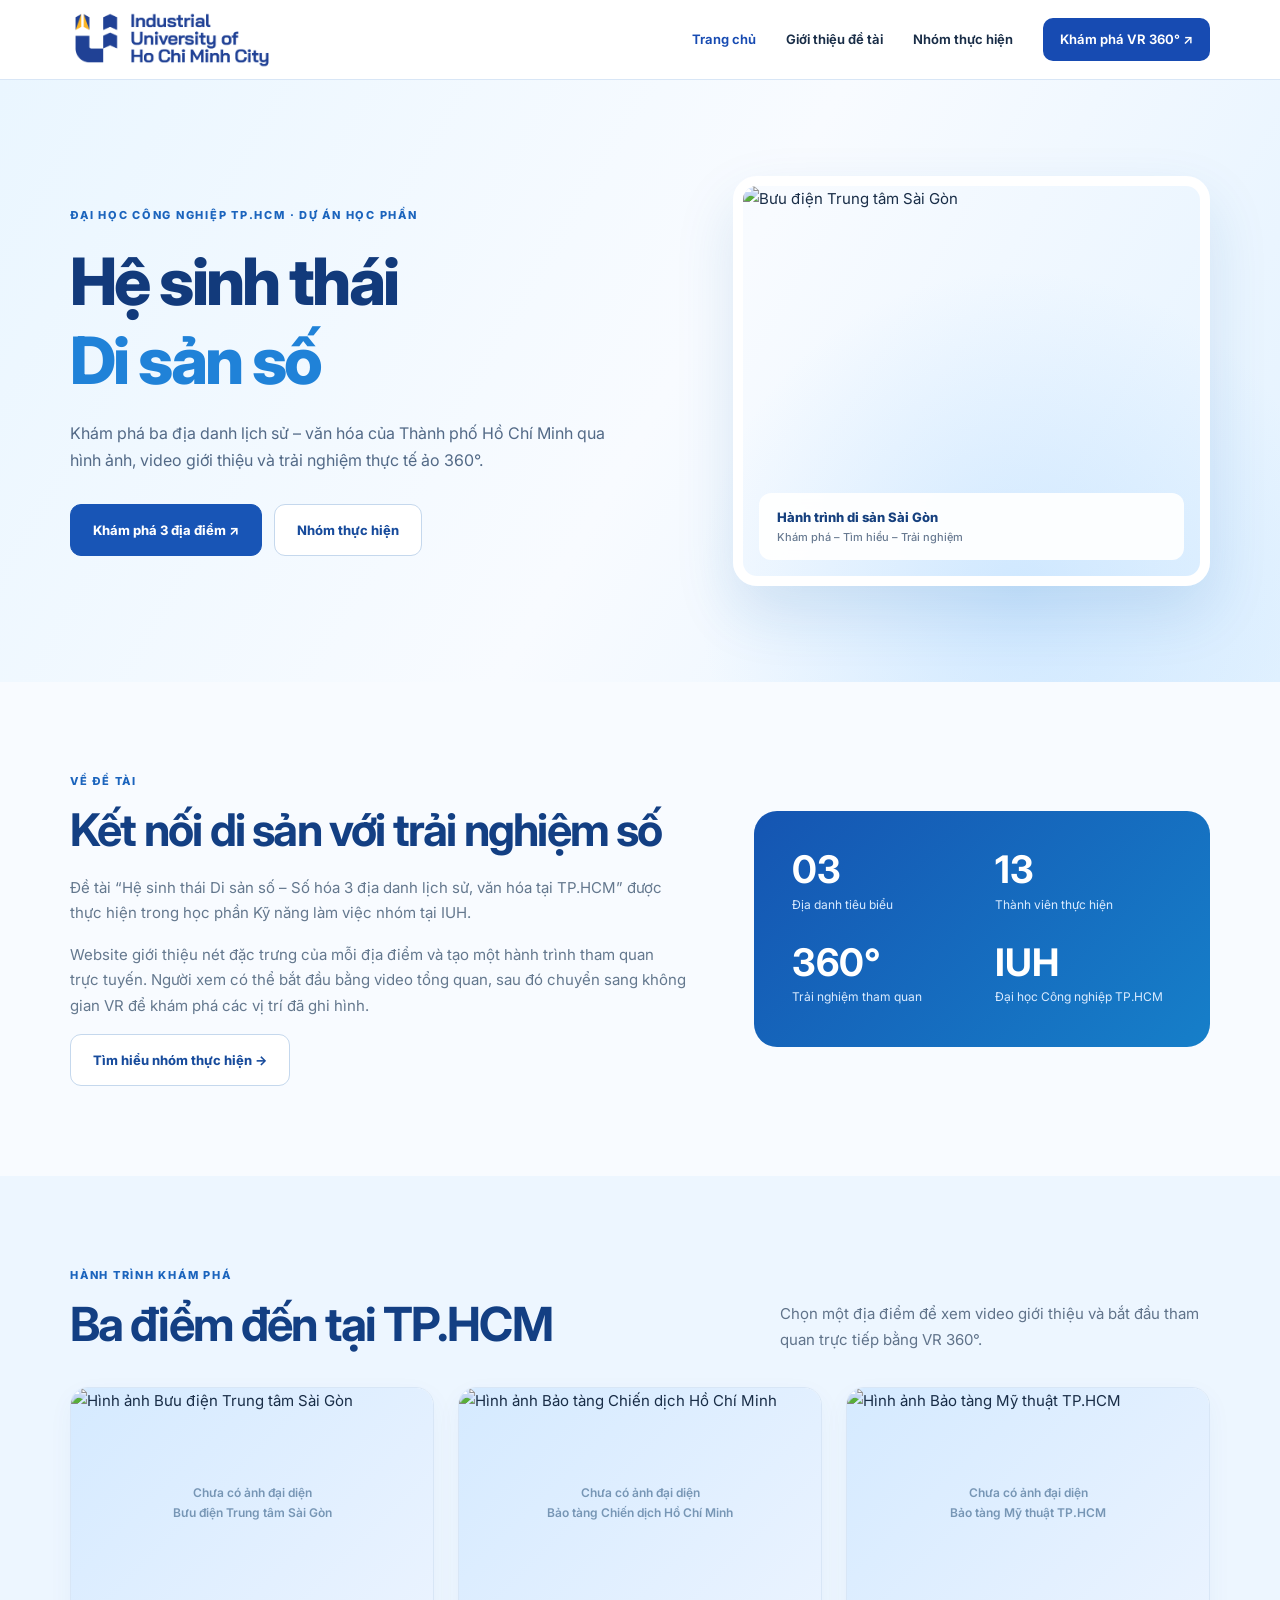
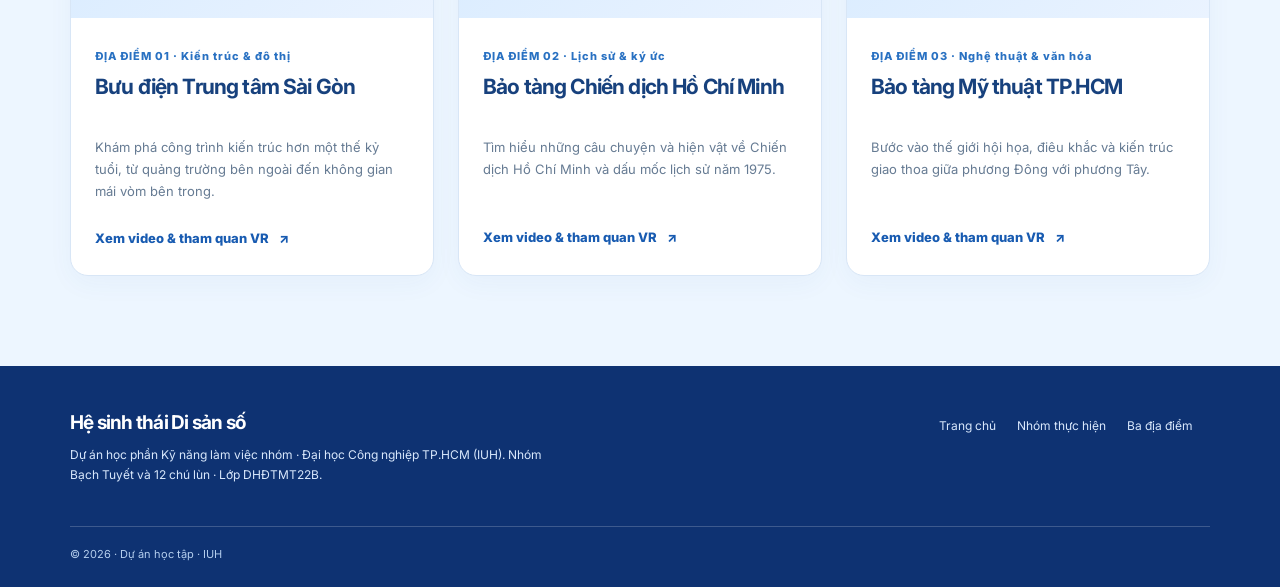
==== commit b81f3388: "Update VR links to new Netlify URLs" ====
--- a/index.html
+++ b/index.html
@@ -107,7 +107,7 @@
                 </div>
 
                 <div class="cards">
-                    <a class="card" href="vr/vr-buu-dien.html" aria-label="Khám phá VR Bưu điện Trung tâm Sài Gòn">
+                    <a class="card" href="https://stellar-hotteok-fae5d9.netlify.app/buu-dien/" aria-label="Khám phá VR Bưu điện Trung tâm Sài Gòn">
                         <div class="card-media">
                             <span class="missing">
                                 Chưa có ảnh đại diện<br>
@@ -131,7 +131,7 @@
                         </div>
                     </a>
 
-                    <a class="card" href="vr/vr-chien-dich.html" aria-label="Khám phá VR Bảo tàng Chiến dịch Hồ Chí Minh">
+                    <a class="card" href="https://stellar-hotteok-fae5d9.netlify.app/bao-tang-chien-dich/" aria-label="Khám phá VR Bảo tàng Chiến dịch Hồ Chí Minh">
                         <div class="card-media">
                             <span class="missing">
                                 Chưa có ảnh đại diện<br>
@@ -155,7 +155,7 @@
                         </div>
                     </a>
 
-                    <a class="card" href="vr/vr-my-thuat.html" aria-label="Khám phá VR Bảo tàng Mỹ thuật TP.HCM">
+                    <a class="card" href="https://stellar-hotteok-fae5d9.netlify.app/bao-tang-my-thuat/" aria-label="Khám phá VR Bảo tàng Mỹ thuật TP.HCM">
                         <div class="card-media">
                             <span class="missing">
                                 Chưa có ảnh đại diện<br>
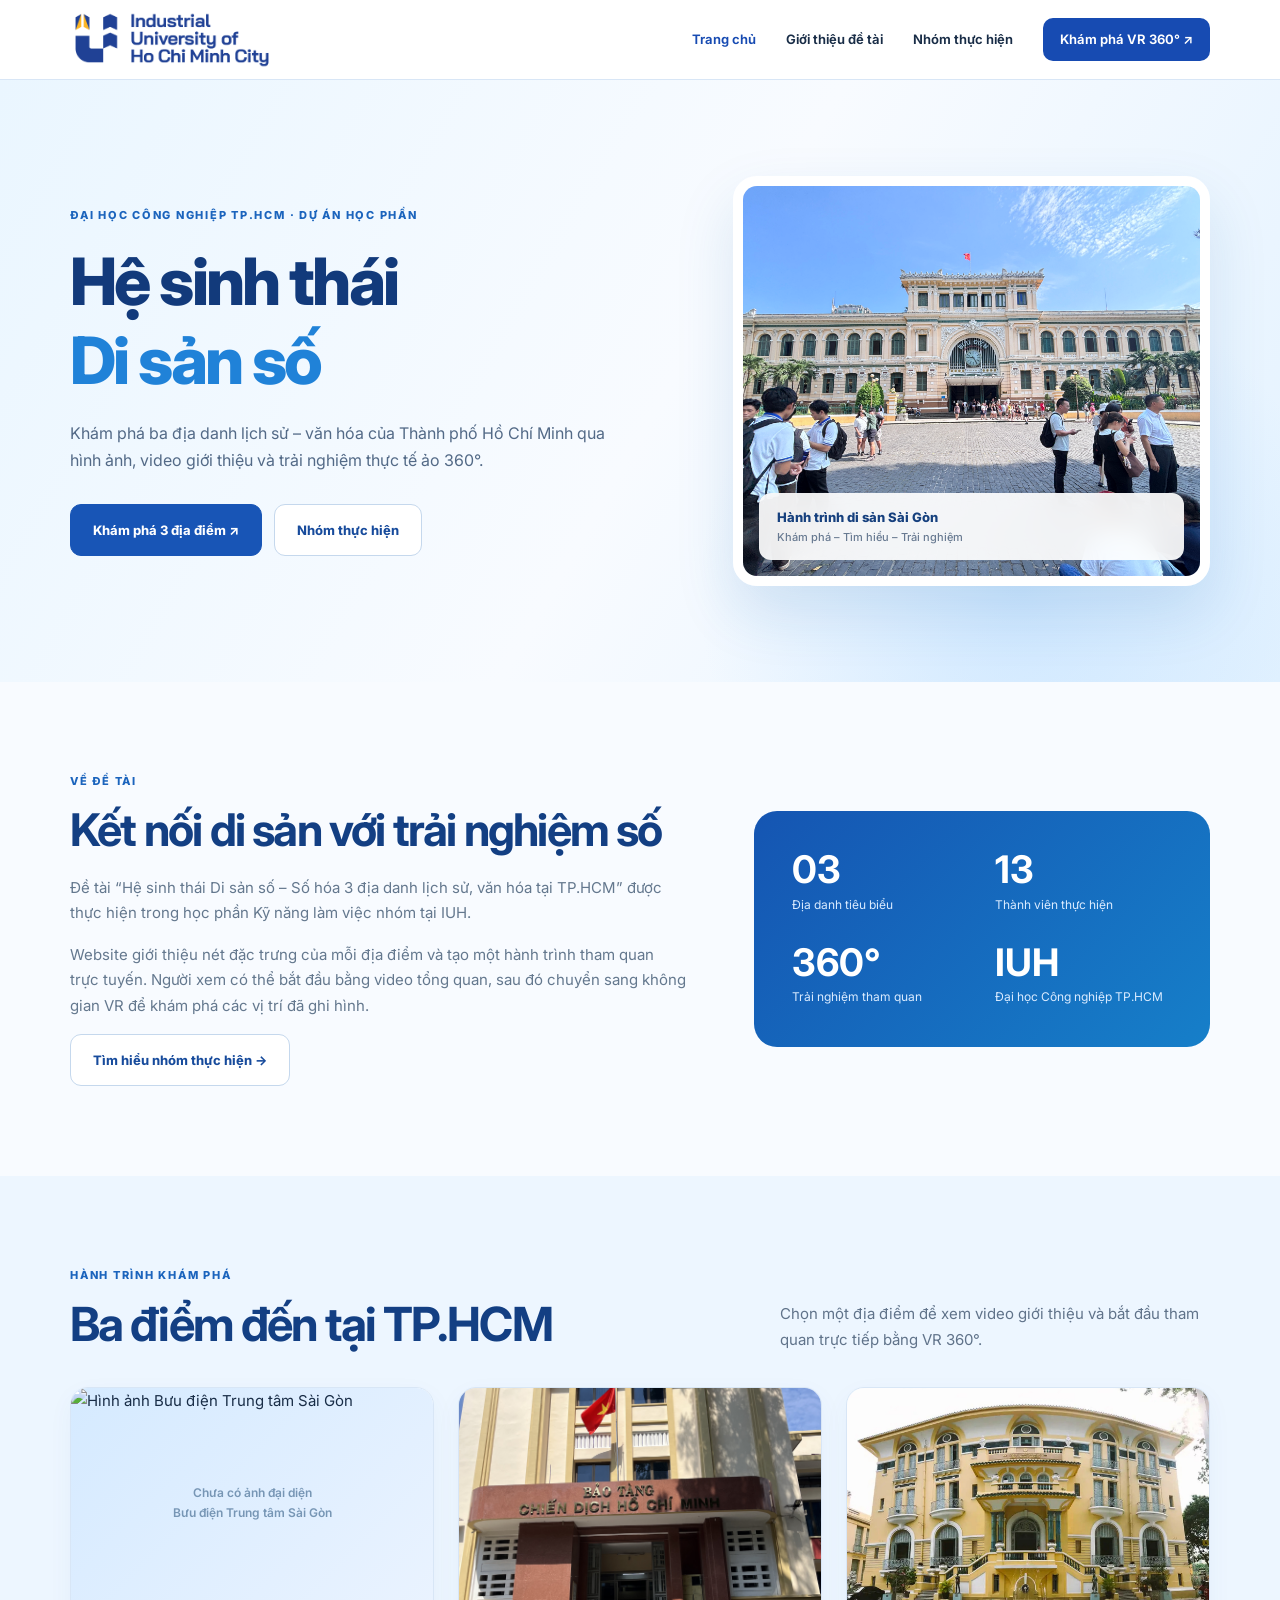
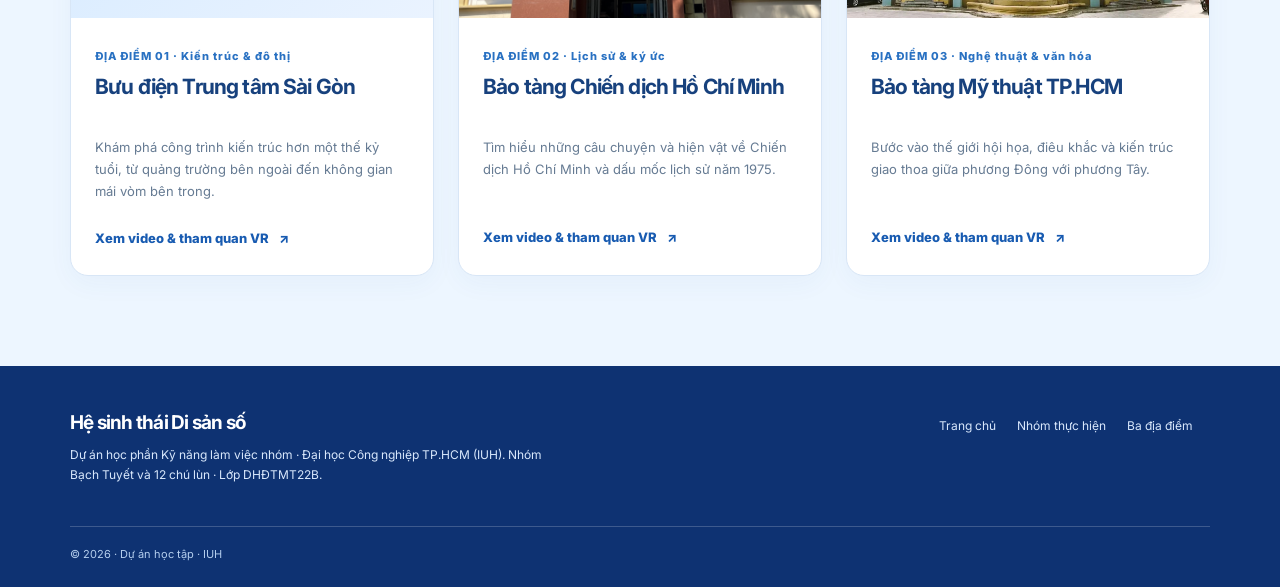
==== commit a3112313: "Update image source paths in index.html" ====
--- a/index.html
+++ b/index.html
@@ -6,6 +6,8 @@
     <meta name="viewport" content="width=device-width,initial-scale=1">
     <meta name="description" content="Hệ sinh thái Di sản số – dự án VR 360° giới thiệu ba địa danh lịch sử và văn hóa của TP.HCM do nhóm sinh viên IUH thực hiện.">
     <title>Trang chủ | Hệ sinh thái Di sản số</title>
+    <link rel="icon" href="/assets/icon/favicon.ico" type="image/x-icon">
+
     <link rel="stylesheet" href="css/site.css">
 </head>
 
@@ -47,7 +49,7 @@
                 </div>
 
                 <div class="hero-art">
-                    <img src="assets/images/buu-dien/buu-dien.jpg" alt="Bưu điện Trung tâm Sài Gòn">
+                    <img src="assets/images/buu-dien.jpg" alt="Bưu điện Trung tâm Sài Gòn">
 
                     <div class="hero-caption">
                         Hành trình di sản Sài Gòn
@@ -138,7 +140,7 @@
                                 Bảo tàng Chiến dịch Hồ Chí Minh
                             </span>
 
-                            <img src="assets/images/chien-dich/chien-dich.jpg" alt="Hình ảnh Bảo tàng Chiến dịch Hồ Chí Minh" loading="lazy" onerror="this.hidden=true">
+                            <img src="assets/images/chien-dich.jpg" alt="Hình ảnh Bảo tàng Chiến dịch Hồ Chí Minh" loading="lazy" onerror="this.hidden=true">
                         </div>
 
                         <div class="card-body">
@@ -162,7 +164,7 @@
                                 Bảo tàng Mỹ thuật TP.HCM
                             </span>
 
-                            <img src="assets/images/my-thuat/my-thuat.jpg" alt="Hình ảnh Bảo tàng Mỹ thuật TP.HCM" loading="lazy" onerror="this.hidden=true">
+                            <img src="assets/images/my-thuat.jpg" alt="Hình ảnh Bảo tàng Mỹ thuật TP.HCM" loading="lazy" onerror="this.hidden=true">
                         </div>
 
                         <div class="card-body">
